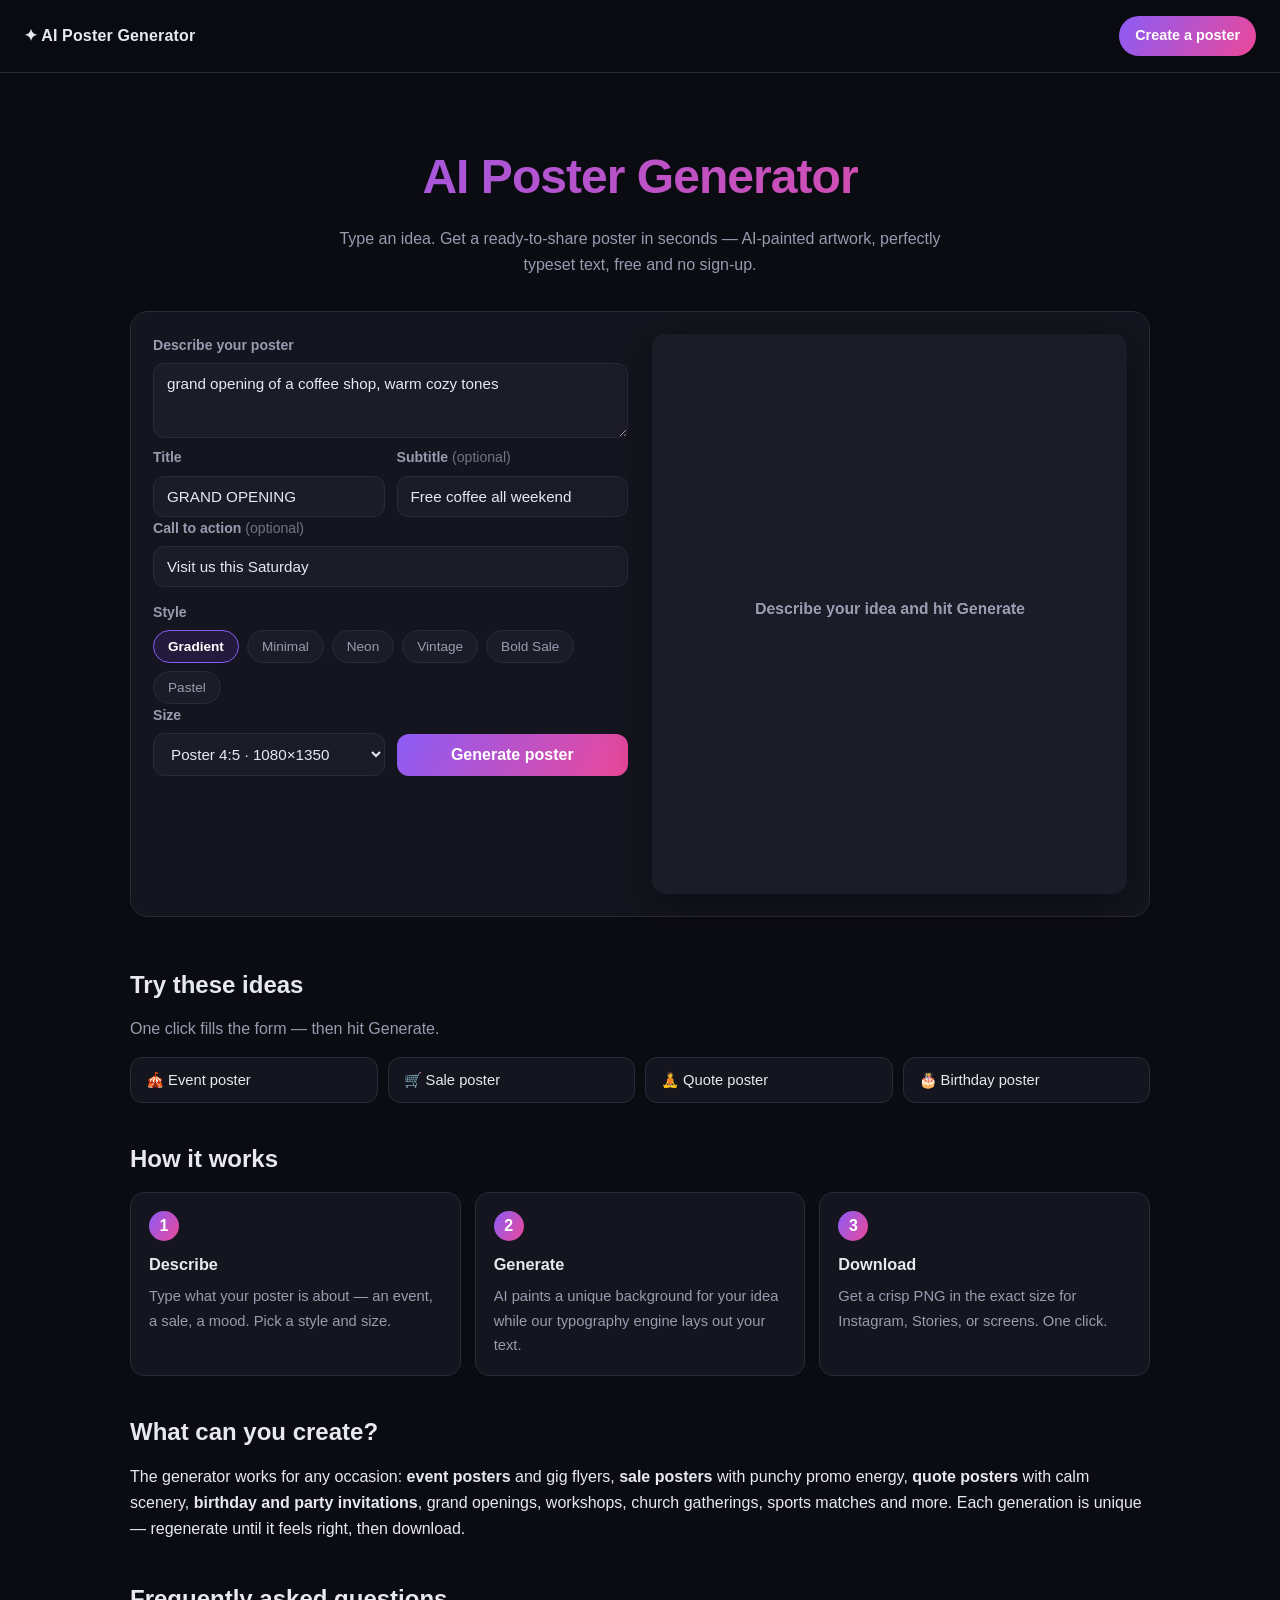
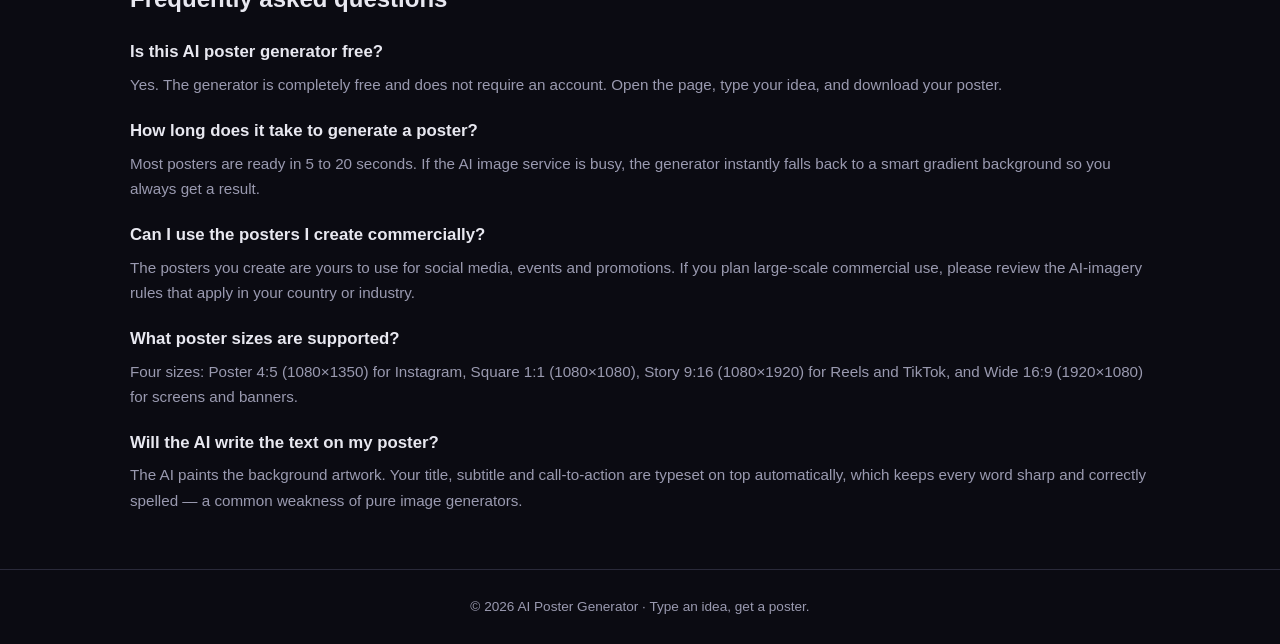
==== index.html @ 490e5d47 "Initial release: AI poster generator — free static text-to-poster tool" ====
<!DOCTYPE html>
<html lang="en">
<head>
  <meta charset="UTF-8" />
  <meta name="viewport" content="width=device-width, initial-scale=1.0" />
  <title>AI Poster Generator — Free Text-to-Poster Maker, No Sign-Up</title>
  <meta name="description" content="Type an idea and get a ready-to-share AI poster in seconds. Free AI poster generator with automatic typography, 4 poster sizes, PNG download. No account needed." />
  <link rel="canonical" href="https://YOURDOMAIN.com/" />

  <meta property="og:type" content="website" />
  <meta property="og:title" content="AI Poster Generator — Free Text-to-Poster Maker" />
  <meta property="og:description" content="Type an idea, get a poster. Free AI poster generator with automatic typography. No sign-up." />
  <meta property="og:url" content="https://YOURDOMAIN.com/" />
  <meta name="twitter:card" content="summary_large_image" />

  <link rel="icon" href="data:image/svg+xml,<svg xmlns=%22http://www.w3.org/2000/svg%22 viewBox=%220 0 100 100%22><text y=%22.9em%22 font-size=%2290%22>✦</text></svg>" />
  <link rel="stylesheet" href="css/style.css" />

  <script type="application/ld+json">
  {
    "@context": "https://schema.org",
    "@type": "WebApplication",
    "name": "AI Poster Generator",
    "url": "https://YOURDOMAIN.com/",
    "applicationCategory": "DesignApplication",
    "operatingSystem": "Any",
    "description": "Type an idea and get a ready-to-share AI poster with automatic typography. Free, no sign-up.",
    "offers": { "@type": "Offer", "price": "0", "priceCurrency": "USD" }
  }
  </script>
  <script type="application/ld+json">
  {
    "@context": "https://schema.org",
    "@type": "FAQPage",
    "mainEntity": [
      {
        "@type": "Question",
        "name": "Is this AI poster generator free?",
        "acceptedAnswer": { "@type": "Answer", "text": "Yes. The generator is completely free and does not require an account. Open the page, type your idea, and download your poster." }
      },
      {
        "@type": "Question",
        "name": "How long does it take to generate a poster?",
        "acceptedAnswer": { "@type": "Answer", "text": "Most posters are ready in 5 to 20 seconds. If the AI image service is busy, the generator instantly falls back to a smart gradient background so you always get a result." }
      },
      {
        "@type": "Question",
        "name": "Can I use the posters I create commercially?",
        "acceptedAnswer": { "@type": "Answer", "text": "The posters you create are yours to use for social media, events and promotions. If you plan large-scale commercial use, please review the AI-imagery rules that apply in your country or industry." }
      },
      {
        "@type": "Question",
        "name": "What poster sizes are supported?",
        "acceptedAnswer": { "@type": "Answer", "text": "Four sizes: Poster 4:5 (1080×1350) for Instagram, Square 1:1 (1080×1080), Story 9:16 (1080×1920) for Reels and TikTok, and Wide 16:9 (1920×1080) for screens and banners." }
      },
      {
        "@type": "Question",
        "name": "Will the AI write the text on my poster?",
        "acceptedAnswer": { "@type": "Answer", "text": "The AI paints the background artwork. Your title, subtitle and call-to-action are typeset on top automatically, which keeps every word sharp and correctly spelled — a common weakness of pure image generators." }
      }
    ]
  }
  </script>
</head>
<body>
  <header class="site-header">
    <span class="logo">✦ AI Poster Generator</span>
    <a class="header-cta" href="#tool">Create a poster</a>
  </header>

  <main>
    <section class="hero">
      <h1>AI Poster Generator</h1>
      <p class="subtitle">
        Type an idea. Get a ready-to-share poster in seconds —
        AI-painted artwork, perfectly typeset text, free and no sign-up.
      </p>
    </section>

    <section class="tool card" id="tool">
      <div class="tool-grid">
        <div class="controls">
          <label for="prompt">Describe your poster</label>
          <textarea id="prompt" rows="3" placeholder="e.g. grand opening of a coffee shop, warm and cozy">grand opening of a coffee shop, warm cozy tones</textarea>

          <div class="field-row">
            <div class="field">
              <label for="title-input">Title</label>
              <input id="title-input" type="text" value="GRAND OPENING" maxlength="60" />
            </div>
            <div class="field">
              <label for="subtitle-input">Subtitle <span class="opt">(optional)</span></label>
              <input id="subtitle-input" type="text" value="Free coffee all weekend" maxlength="80" />
            </div>
          </div>

          <div class="field">
            <label for="cta-input">Call to action <span class="opt">(optional)</span></label>
            <input id="cta-input" type="text" value="Visit us this Saturday" maxlength="60" />
          </div>

          <label>Style</label>
          <div class="chips" id="style-chips">
            <button class="chip active" data-style="gradient">Gradient</button>
            <button class="chip" data-style="minimal">Minimal</button>
            <button class="chip" data-style="neon">Neon</button>
            <button class="chip" data-style="vintage">Vintage</button>
            <button class="chip" data-style="bold">Bold Sale</button>
            <button class="chip" data-style="pastel">Pastel</button>
          </div>

          <div class="field-row">
            <div class="field">
              <label for="size-select">Size</label>
              <select id="size-select">
                <option value="poster">Poster 4:5 · 1080×1350</option>
                <option value="square">Square 1:1 · 1080×1080</option>
                <option value="story">Story 9:16 · 1080×1920</option>
                <option value="wide">Wide 16:9 · 1920×1080</option>
              </select>
            </div>
            <div class="field btn-field">
              <button class="btn" id="generate-btn">Generate poster</button>
            </div>
          </div>

          <p class="status" id="status"></p>
        </div>

        <div class="preview">
          <canvas id="canvas" width="1080" height="1350"></canvas>
          <div class="preview-actions" id="preview-actions" hidden>
            <button class="btn btn-ghost" id="regenerate-btn">↻ Regenerate</button>
            <button class="btn" id="download-btn">↓ Download PNG</button>
          </div>
        </div>
      </div>
    </section>

    <section class="content">
      <h2>Try these ideas</h2>
      <p class="lead">One click fills the form — then hit Generate.</p>
      <div class="idea-row">
        <button class="idea" data-prompt="music festival at night, neon lights, energetic crowd" data-style="neon" data-title="SOUND WAVE FEST" data-subtitle="Aug 22 · Riverside Park" data-cta="Get tickets now">🎪 Event poster</button>
        <button class="idea" data-prompt="big sale background, dynamic diagonal shapes, red and yellow" data-style="bold" data-title="MEGA SALE" data-subtitle="Up to 70% off" data-cta="Shop today only">🛒 Sale poster</button>
        <button class="idea" data-prompt="serene mountain lake at sunrise, soft mist, calm water" data-style="minimal" data-title="Breathe." data-subtitle="Motivation starts with rest" data-cta="">🧘 Quote poster</button>
        <button class="idea" data-prompt="birthday party with balloons and confetti, joyful pastel colors" data-style="pastel" data-title="HAPPY BIRTHDAY" data-subtitle="Join the party · 6 PM" data-cta="You're invited!">🎂 Birthday poster</button>
      </div>

      <h2>How it works</h2>
      <div class="steps">
        <div class="step"><span class="step-num">1</span><h3>Describe</h3><p>Type what your poster is about — an event, a sale, a mood. Pick a style and size.</p></div>
        <div class="step"><span class="step-num">2</span><h3>Generate</h3><p>AI paints a unique background for your idea while our typography engine lays out your text.</p></div>
        <div class="step"><span class="step-num">3</span><h3>Download</h3><p>Get a crisp PNG in the exact size for Instagram, Stories, or screens. One click.</p></div>
      </div>

      <h2>What can you create?</h2>
      <p>
        The generator works for any occasion: <strong>event posters</strong> and gig flyers,
        <strong>sale posters</strong> with punchy promo energy, <strong>quote posters</strong> with calm
        scenery, <strong>birthday and party invitations</strong>, grand openings, workshops, church
        gatherings, sports matches and more. Each generation is unique — regenerate until it feels right,
        then download.
      </p>

      <h2>Frequently asked questions</h2>
      <div class="faq">
        <h3>Is this AI poster generator free?</h3>
        <p>Yes. The generator is completely free and does not require an account. Open the page, type your idea, and download your poster.</p>

        <h3>How long does it take to generate a poster?</h3>
        <p>Most posters are ready in 5 to 20 seconds. If the AI image service is busy, the generator instantly falls back to a smart gradient background so you always get a result.</p>

        <h3>Can I use the posters I create commercially?</h3>
        <p>The posters you create are yours to use for social media, events and promotions. If you plan large-scale commercial use, please review the AI-imagery rules that apply in your country or industry.</p>

        <h3>What poster sizes are supported?</h3>
        <p>Four sizes: Poster 4:5 (1080×1350) for Instagram, Square 1:1 (1080×1080), Story 9:16 (1080×1920) for Reels and TikTok, and Wide 16:9 (1920×1080) for screens and banners.</p>

        <h3>Will the AI write the text on my poster?</h3>
        <p>The AI paints the background artwork. Your title, subtitle and call-to-action are typeset on top automatically, which keeps every word sharp and correctly spelled — a common weakness of pure image generators.</p>
      </div>
    </section>
  </main>

  <footer class="site-footer">
    © 2026 AI Poster Generator · Type an idea, get a poster.
  </footer>

  <script src="js/app.js"></script>
</body>
</html>
---- css/style.css ----
* { box-sizing: border-box; margin: 0; padding: 0; }

:root {
  --bg: #0b0b12;
  --card: #15151f;
  --card-2: #1c1c29;
  --border: #2a2a3a;
  --text: #e8e8f0;
  --muted: #9a9ab0;
  --accent: #8b5cf6;
  --accent-2: #ec4899;
  --grad: linear-gradient(120deg, #8b5cf6, #ec4899);
}

body {
  font-family: -apple-system, BlinkMacSystemFont, "Segoe UI", Roboto, "Helvetica Neue", Arial, sans-serif;
  background: var(--bg);
  color: var(--text);
  line-height: 1.65;
}

.site-header {
  display: flex;
  justify-content: space-between;
  align-items: center;
  padding: 16px 24px;
  border-bottom: 1px solid var(--border);
  background: rgba(11,11,18,.8);
  position: sticky;
  top: 0;
  backdrop-filter: blur(8px);
  z-index: 10;
}

.logo { font-weight: 800; letter-spacing: .01em; }

.header-cta {
  color: #fff;
  text-decoration: none;
  font-size: .9rem;
  font-weight: 600;
  padding: 8px 16px;
  border-radius: 999px;
  background: var(--grad);
}

main { max-width: 1060px; margin: 0 auto; padding: 24px 20px 56px; }

.hero { text-align: center; margin: 40px 0 32px; }

h1 {
  font-size: clamp(2rem, 5vw, 3rem);
  letter-spacing: -0.02em;
  background: var(--grad);
  -webkit-background-clip: text;
  background-clip: text;
  color: transparent;
  margin-bottom: 10px;
}

.subtitle { color: var(--muted); max-width: 620px; margin: 0 auto; }

.card {
  background: var(--card);
  border: 1px solid var(--border);
  border-radius: 18px;
  padding: 22px;
}

/* ---- tool layout ---- */
.tool-grid {
  display: grid;
  grid-template-columns: 1fr 1fr;
  gap: 24px;
}

@media (max-width: 860px) {
  .tool-grid { grid-template-columns: 1fr; }
}

label { font-size: .88rem; font-weight: 600; color: var(--muted); display: block; margin: 14px 0 6px; }
label:first-child { margin-top: 0; }
.opt { font-weight: 400; opacity: .7; }

textarea, input[type="text"], select {
  width: 100%;
  padding: 11px 13px;
  background: var(--card-2);
  color: var(--text);
  border: 1px solid var(--border);
  border-radius: 11px;
  font-size: .95rem;
  font-family: inherit;
  resize: vertical;
}

textarea:focus, input:focus, select:focus { outline: 2px solid var(--accent); border-color: transparent; }

.field-row { display: grid; grid-template-columns: 1fr 1fr; gap: 12px; }
.btn-field { display: flex; align-items: flex-end; padding-top: 4px; }

.btn {
  width: 100%;
  padding: 12px 20px;
  border: none;
  border-radius: 12px;
  background: var(--grad);
  color: #fff;
  font-size: 1rem;
  font-weight: 700;
  cursor: pointer;
}
.btn:hover { filter: brightness(1.1); }
.btn[disabled] { opacity: .55; cursor: wait; }

.btn-ghost {
  background: transparent;
  border: 1px solid var(--border);
  color: var(--text);
}

.chips { display: flex; flex-wrap: wrap; gap: 8px; margin-top: 2px; }

.chip {
  padding: 8px 14px;
  border-radius: 999px;
  border: 1px solid var(--border);
  background: var(--card-2);
  color: var(--muted);
  font-size: .85rem;
  cursor: pointer;
}
.chip.active {
  background: var(--accent-light, #241a3d);
  border-color: var(--accent);
  color: #fff;
  font-weight: 600;
}

.status { margin-top: 12px; font-size: .85rem; color: var(--muted); min-height: 1.4em; }

/* ---- preview ---- */
.preview { display: flex; flex-direction: column; gap: 12px; }

#canvas {
  width: 100%;
  height: auto;
  display: block;
  border-radius: 14px;
  background: var(--card-2);
  max-height: 560px;
  object-fit: contain;
  box-shadow: 0 10px 40px rgba(0,0,0,.45);
}

.preview-actions { display: grid; grid-template-columns: 1fr 1fr; gap: 10px; }

.preview-actions[hidden] { display: none; }

/* ---- content ---- */
.content { margin-top: 48px; }
.content h2 { font-size: 1.5rem; margin: 36px 0 12px; }
.lead { color: var(--muted); margin-bottom: 14px; }

.idea-row { display: grid; grid-template-columns: repeat(auto-fit, minmax(200px, 1fr)); gap: 10px; }

.idea {
  text-align: left;
  padding: 13px 15px;
  border-radius: 12px;
  border: 1px solid var(--border);
  background: var(--card);
  color: var(--text);
  font-size: .92rem;
  cursor: pointer;
}
.idea:hover { border-color: var(--accent); }

.steps {
  display: grid;
  grid-template-columns: repeat(auto-fit, minmax(220px, 1fr));
  gap: 14px;
  margin-top: 14px;
}

.step { background: var(--card); border: 1px solid var(--border); border-radius: 14px; padding: 18px; }
.step h3 { font-size: 1.02rem; margin: 10px 0 6px; }
.step p { color: var(--muted); font-size: .92rem; }

.step-num {
  display: inline-flex;
  width: 30px; height: 30px;
  align-items: center; justify-content: center;
  border-radius: 999px;
  background: var(--grad);
  color: #fff;
  font-weight: 700;
}

.faq h3 { font-size: 1.05rem; margin: 20px 0 6px; }
.faq p { color: var(--muted); font-size: .95rem; }

.site-footer {
  text-align: center;
  color: var(--muted);
  font-size: .85rem;
  padding: 26px;
  border-top: 1px solid var(--border);
}
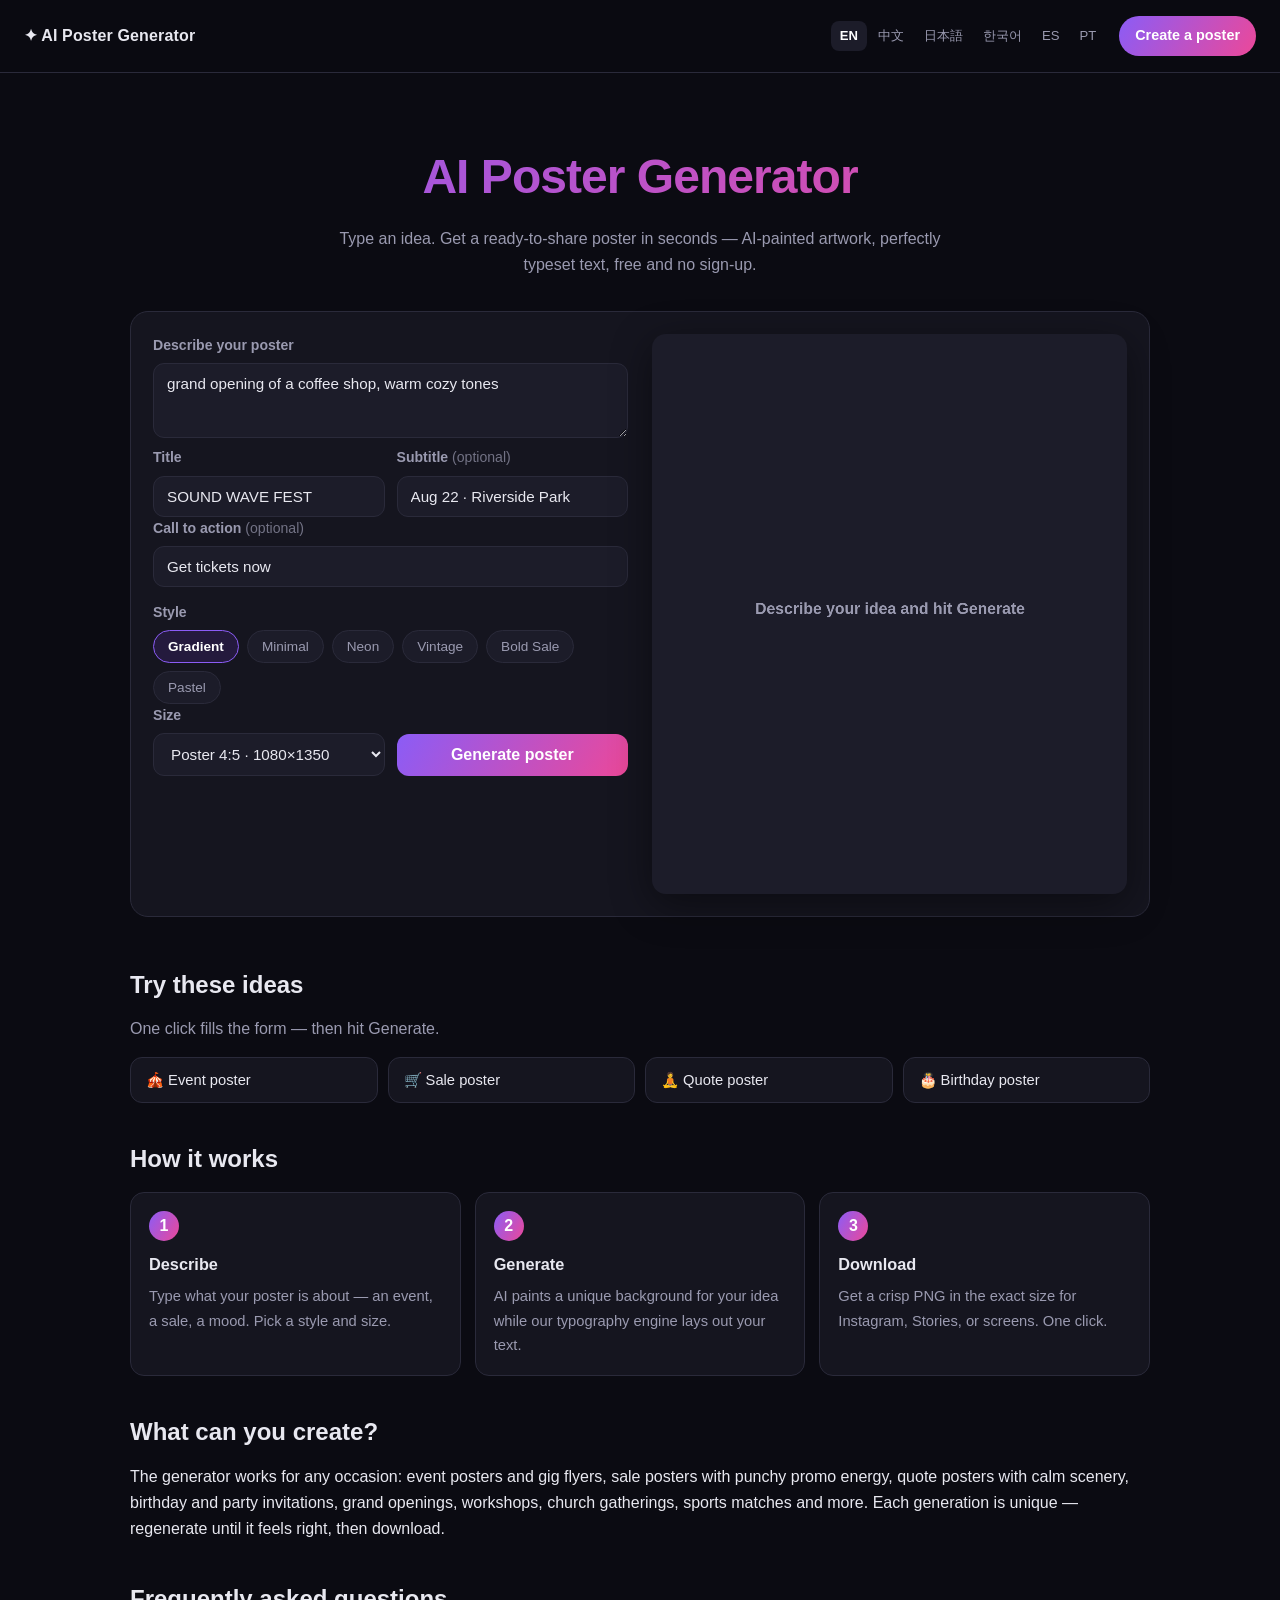
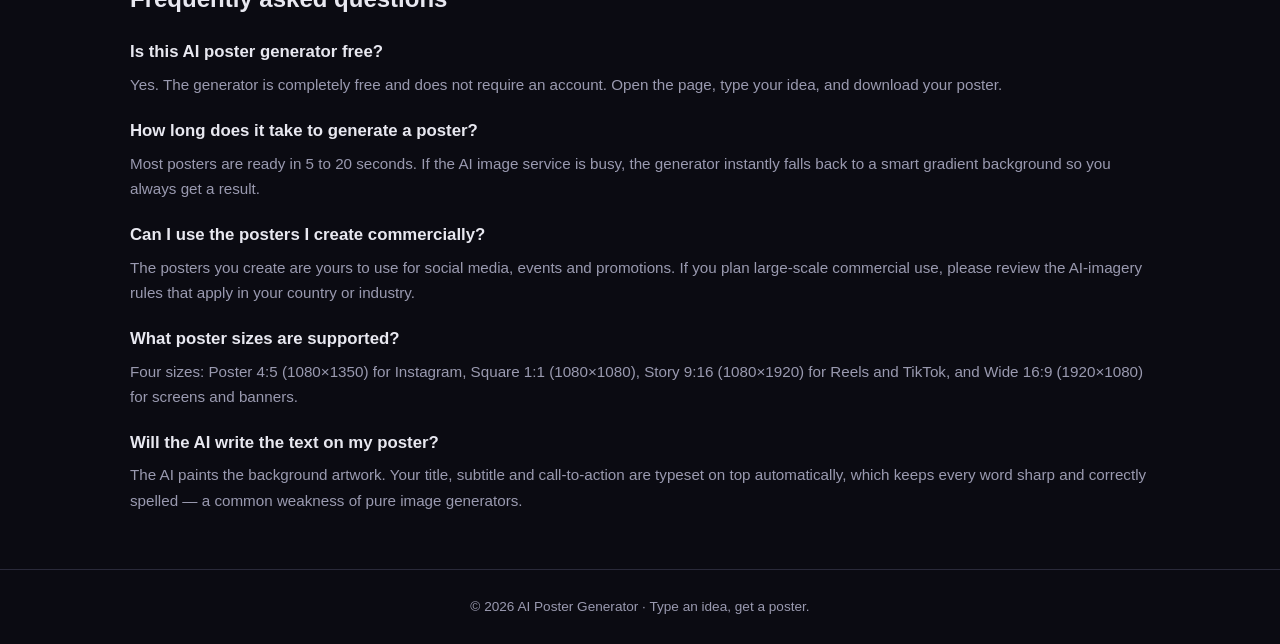
==== commit 2937b3d5: "Add 5 language versions (zh/ja/ko/es/pt) with hreflang, i18n UI strings and sitemap" ====
--- a/index.html
+++ b/index.html
@@ -5,76 +5,57 @@
   <meta name="viewport" content="width=device-width, initial-scale=1.0" />
   <title>AI Poster Generator — Free Text-to-Poster Maker, No Sign-Up</title>
   <meta name="description" content="Type an idea and get a ready-to-share AI poster in seconds. Free AI poster generator with automatic typography, 4 poster sizes, PNG download. No account needed." />
-  <link rel="canonical" href="https://YOURDOMAIN.com/" />
+  <link rel="canonical" href="https://ai-poster-generator.pages.dev/" />
+  <link rel="alternate" hreflang="en" href="https://ai-poster-generator.pages.dev/" />
+  <link rel="alternate" hreflang="zh" href="https://ai-poster-generator.pages.dev/zh/" />
+  <link rel="alternate" hreflang="ja" href="https://ai-poster-generator.pages.dev/ja/" />
+  <link rel="alternate" hreflang="ko" href="https://ai-poster-generator.pages.dev/ko/" />
+  <link rel="alternate" hreflang="es" href="https://ai-poster-generator.pages.dev/es/" />
+  <link rel="alternate" hreflang="pt" href="https://ai-poster-generator.pages.dev/pt/" />
+  <link rel="alternate" hreflang="x-default" href="https://ai-poster-generator.pages.dev/" />
 
   <meta property="og:type" content="website" />
   <meta property="og:title" content="AI Poster Generator — Free Text-to-Poster Maker" />
   <meta property="og:description" content="Type an idea, get a poster. Free AI poster generator with automatic typography. No sign-up." />
-  <meta property="og:url" content="https://YOURDOMAIN.com/" />
+  <meta property="og:url" content="https://ai-poster-generator.pages.dev/" />
+  <meta property="og:locale" content="en_US" />
+  <meta property="og:locale:alternate" content="zh_CN" />
+  <meta property="og:locale:alternate" content="ja_JP" />
+  <meta property="og:locale:alternate" content="ko_KR" />
+  <meta property="og:locale:alternate" content="es_ES" />
+  <meta property="og:locale:alternate" content="pt_BR" />
   <meta name="twitter:card" content="summary_large_image" />
 
   <link rel="icon" href="data:image/svg+xml,<svg xmlns=%22http://www.w3.org/2000/svg%22 viewBox=%220 0 100 100%22><text y=%22.9em%22 font-size=%2290%22>✦</text></svg>" />
   <link rel="stylesheet" href="css/style.css" />
 
   <script type="application/ld+json">
-  {
-    "@context": "https://schema.org",
-    "@type": "WebApplication",
-    "name": "AI Poster Generator",
-    "url": "https://YOURDOMAIN.com/",
-    "applicationCategory": "DesignApplication",
-    "operatingSystem": "Any",
-    "description": "Type an idea and get a ready-to-share AI poster with automatic typography. Free, no sign-up.",
-    "offers": { "@type": "Offer", "price": "0", "priceCurrency": "USD" }
-  }
+  {"@context":"https://schema.org","@type":"WebApplication","name":"AI Poster Generator","url":"https://ai-poster-generator.pages.dev/","applicationCategory":"DesignApplication","operatingSystem":"Any","description":"Type an idea and get a ready-to-share AI poster in seconds. Free AI poster generator with automatic typography, 4 poster sizes, PNG download. No account needed.","offers":{"@type":"Offer","price":"0","priceCurrency":"USD"}}
   </script>
   <script type="application/ld+json">
-  {
-    "@context": "https://schema.org",
-    "@type": "FAQPage",
-    "mainEntity": [
-      {
-        "@type": "Question",
-        "name": "Is this AI poster generator free?",
-        "acceptedAnswer": { "@type": "Answer", "text": "Yes. The generator is completely free and does not require an account. Open the page, type your idea, and download your poster." }
-      },
-      {
-        "@type": "Question",
-        "name": "How long does it take to generate a poster?",
-        "acceptedAnswer": { "@type": "Answer", "text": "Most posters are ready in 5 to 20 seconds. If the AI image service is busy, the generator instantly falls back to a smart gradient background so you always get a result." }
-      },
-      {
-        "@type": "Question",
-        "name": "Can I use the posters I create commercially?",
-        "acceptedAnswer": { "@type": "Answer", "text": "The posters you create are yours to use for social media, events and promotions. If you plan large-scale commercial use, please review the AI-imagery rules that apply in your country or industry." }
-      },
-      {
-        "@type": "Question",
-        "name": "What poster sizes are supported?",
-        "acceptedAnswer": { "@type": "Answer", "text": "Four sizes: Poster 4:5 (1080×1350) for Instagram, Square 1:1 (1080×1080), Story 9:16 (1080×1920) for Reels and TikTok, and Wide 16:9 (1920×1080) for screens and banners." }
-      },
-      {
-        "@type": "Question",
-        "name": "Will the AI write the text on my poster?",
-        "acceptedAnswer": { "@type": "Answer", "text": "The AI paints the background artwork. Your title, subtitle and call-to-action are typeset on top automatically, which keeps every word sharp and correctly spelled — a common weakness of pure image generators." }
-      }
-    ]
-  }
+  {"@context":"https://schema.org","@type":"FAQPage","mainEntity":[{"@type":"Question","name":"Is this AI poster generator free?","acceptedAnswer":{"@type":"Answer","text":"Yes. The generator is completely free and does not require an account. Open the page, type your idea, and download your poster."}},{"@type":"Question","name":"How long does it take to generate a poster?","acceptedAnswer":{"@type":"Answer","text":"Most posters are ready in 5 to 20 seconds. If the AI image service is busy, the generator instantly falls back to a smart gradient background so you always get a result."}},{"@type":"Question","name":"Can I use the posters I create commercially?","acceptedAnswer":{"@type":"Answer","text":"The posters you create are yours to use for social media, events and promotions. If you plan large-scale commercial use, please review the AI-imagery rules that apply in your country or industry."}},{"@type":"Question","name":"What poster sizes are supported?","acceptedAnswer":{"@type":"Answer","text":"Four sizes: Poster 4:5 (1080×1350) for Instagram, Square 1:1 (1080×1080), Story 9:16 (1080×1920) for Reels and TikTok, and Wide 16:9 (1920×1080) for screens and banners."}},{"@type":"Question","name":"Will the AI write the text on my poster?","acceptedAnswer":{"@type":"Answer","text":"The AI paints the background artwork. Your title, subtitle and call-to-action are typeset on top automatically, which keeps every word sharp and correctly spelled — a common weakness of pure image generators."}}]}
   </script>
 </head>
 <body>
   <header class="site-header">
     <span class="logo">✦ AI Poster Generator</span>
-    <a class="header-cta" href="#tool">Create a poster</a>
+    <div class="header-right">
+      <nav class="lang-nav" aria-label="Language">
+      <a href="/" class="on">EN</a>
+      <a href="/zh/">中文</a>
+      <a href="/ja/">日本語</a>
+      <a href="/ko/">한국어</a>
+      <a href="/es/">ES</a>
+      <a href="/pt/">PT</a>
+      </nav>
+      <a class="header-cta" href="#tool">Create a poster</a>
+    </div>
   </header>
 
   <main>
     <section class="hero">
       <h1>AI Poster Generator</h1>
-      <p class="subtitle">
-        Type an idea. Get a ready-to-share poster in seconds —
-        AI-painted artwork, perfectly typeset text, free and no sign-up.
-      </p>
+      <p class="subtitle">Type an idea. Get a ready-to-share poster in seconds — AI-painted artwork, perfectly typeset text, free and no sign-up.</p>
     </section>
 
     <section class="tool card" id="tool">
@@ -86,17 +67,17 @@
           <div class="field-row">
             <div class="field">
               <label for="title-input">Title</label>
-              <input id="title-input" type="text" value="GRAND OPENING" maxlength="60" />
+              <input id="title-input" type="text" value="SOUND WAVE FEST" maxlength="60" />
             </div>
             <div class="field">
               <label for="subtitle-input">Subtitle <span class="opt">(optional)</span></label>
-              <input id="subtitle-input" type="text" value="Free coffee all weekend" maxlength="80" />
+              <input id="subtitle-input" type="text" value="Aug 22 · Riverside Park" maxlength="80" />
             </div>
           </div>
 
           <div class="field">
             <label for="cta-input">Call to action <span class="opt">(optional)</span></label>
-            <input id="cta-input" type="text" value="Visit us this Saturday" maxlength="60" />
+            <input id="cta-input" type="text" value="Get tickets now" maxlength="60" />
           </div>
 
           <label>Style</label>
@@ -113,7 +94,7 @@
             <div class="field">
               <label for="size-select">Size</label>
               <select id="size-select">
-                <option value="poster">Poster 4:5 · 1080×1350</option>
+                <option value="poster" selected>Poster 4:5 · 1080×1350</option>
                 <option value="square">Square 1:1 · 1080×1080</option>
                 <option value="story">Story 9:16 · 1080×1920</option>
                 <option value="wide">Wide 16:9 · 1920×1080</option>
@@ -155,13 +136,7 @@
       </div>
 
       <h2>What can you create?</h2>
-      <p>
-        The generator works for any occasion: <strong>event posters</strong> and gig flyers,
-        <strong>sale posters</strong> with punchy promo energy, <strong>quote posters</strong> with calm
-        scenery, <strong>birthday and party invitations</strong>, grand openings, workshops, church
-        gatherings, sports matches and more. Each generation is unique — regenerate until it feels right,
-        then download.
-      </p>
+      <p>The generator works for any occasion: event posters and gig flyers, sale posters with punchy promo energy, quote posters with calm scenery, birthday and party invitations, grand openings, workshops, church gatherings, sports matches and more. Each generation is unique — regenerate until it feels right, then download.</p>
 
       <h2>Frequently asked questions</h2>
       <div class="faq">
@@ -187,6 +162,9 @@
     © 2026 AI Poster Generator · Type an idea, get a poster.
   </footer>
 
+  <script>
+    window.UI_STRINGS = {"placeholder":"Describe your idea and hit Generate","painting":"Painting with AI… (usually 5–20s)","done":"Done ✓ Hit Regenerate for a different artwork.","fallback":"AI image service is busy — used a smart gradient instead. Try Regenerate.","exportFail":"Export failed — please try again."};
+  </script>
   <script src="js/app.js"></script>
 </body>
 </html>
--- a/css/style.css
+++ b/css/style.css
@@ -207,3 +207,29 @@
   padding: 26px;
   border-top: 1px solid var(--border);
 }
+
+/* ---- language nav ---- */
+.header-right { display: flex; align-items: center; gap: 14px; }
+
+.lang-nav { display: flex; gap: 2px; flex-wrap: wrap; }
+
+.lang-nav a {
+  color: var(--muted);
+  text-decoration: none;
+  font-size: .82rem;
+  padding: 4px 9px;
+  border-radius: 8px;
+}
+
+.lang-nav a:hover { color: var(--text); }
+
+.lang-nav a.on {
+  background: var(--card-2);
+  color: #fff;
+  font-weight: 700;
+}
+
+@media (max-width: 680px) {
+  .site-header { flex-wrap: wrap; gap: 10px; padding-bottom: 10px; }
+  .header-right { width: 100%; justify-content: space-between; }
+}
